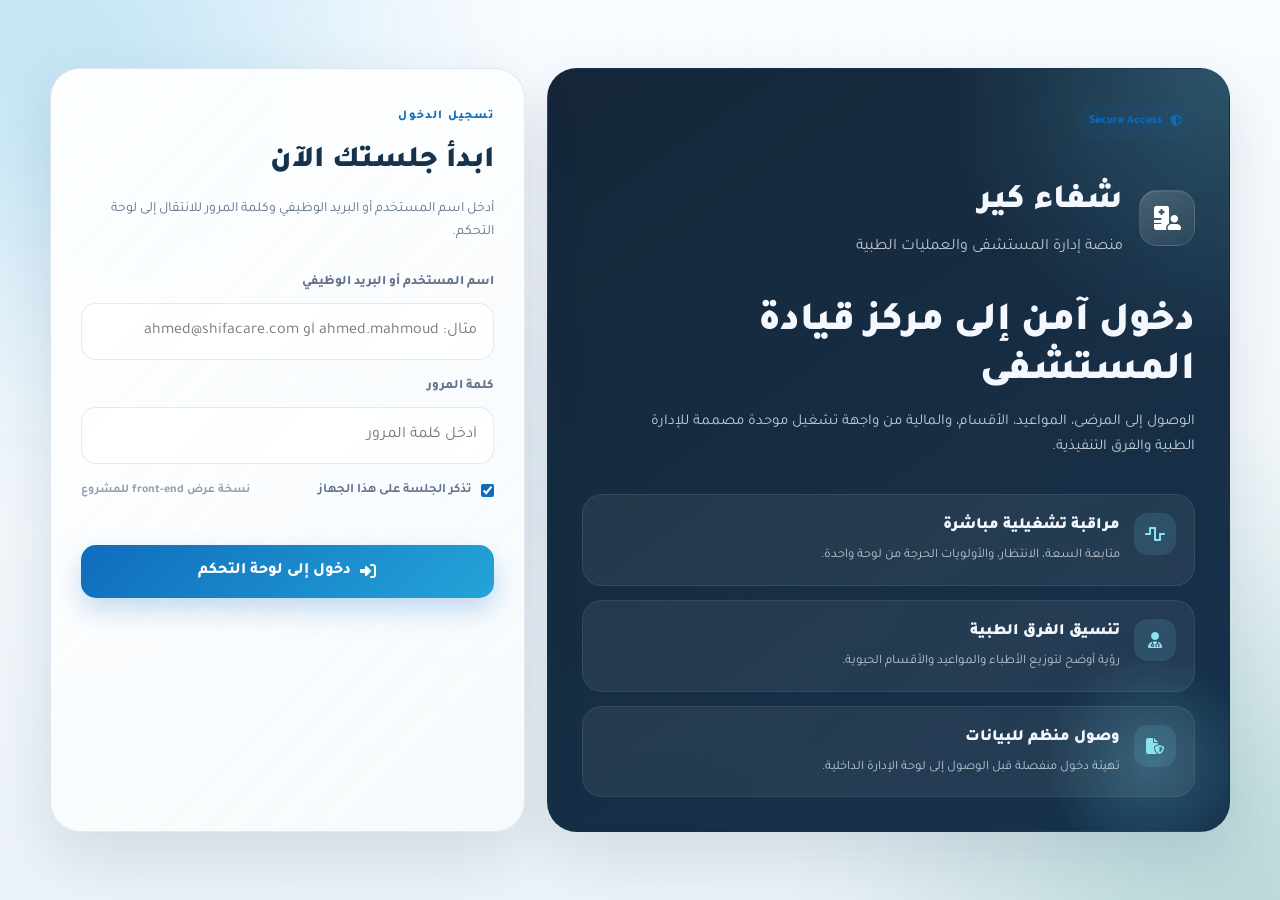
==== index.html @ 3c0a7994 "Add files via upload" ====
<!DOCTYPE html>
<html lang="ar" dir="rtl">
<head>
    <meta charset="UTF-8">
    <meta name="viewport" content="width=device-width, initial-scale=1.0">
    <meta name="description" content="ShifaCare dashboard for managing patients, appointments, departments, and hospital operations in a clean professional interface.">
    <title>شفاء كير | منصة إدارة المستشفى</title>
    <link rel="preconnect" href="https://fonts.googleapis.com">
    <link rel="preconnect" href="https://fonts.gstatic.com" crossorigin>
    <link href="https://fonts.googleapis.com/css2?family=Outfit:wght@300;400;500;600;700;800&family=Tajawal:wght@300;400;500;700;800;900&display=swap" rel="stylesheet">
    <link rel="stylesheet" href="https://cdnjs.cloudflare.com/ajax/libs/font-awesome/6.4.0/css/all.min.css">
    <link rel="stylesheet" href="styles.css">
</head>
<body>
    <div class="bg-blob blob-1"></div>
    <div class="bg-blob blob-2"></div>
    <div class="bg-blob blob-3"></div>

    <div class="dashboard-container">
        <aside class="sidebar">
            <div class="sidebar-header">
                <div class="logo-box">
                    <i class="fa-solid fa-hospital-user logo-icon"></i>
                </div>
                <div>
                    <h2>شفاء<span>كير</span></h2>
                    <p>مركز قيادة العمليات الطبية</p>
                </div>
            </div>

            <div class="sidebar-meta">
                <span class="sidebar-pill">
                    <i class="fa-solid fa-shield-heart"></i>
                    تشغيل مباشر
                </span>
                <p>لوحة موحدة لإدارة المرضى، الفرق الطبية، والقرارات التشغيلية اليومية.</p>
            </div>

            <div class="sidebar-menu">
                <p class="menu-label">لوحة التحكم</p>
                <ul class="nav-links">
                    <li class="active">
                        <a href="#" class="nav-item" data-view="dashboard">
                            <i class="fa-solid fa-chart-line"></i>
                            لوحة القيادة
                        </a>
                    </li>

                    <li class="has-submenu">
                        <a href="#" class="nav-item">
                            <i class="fa-solid fa-user-injured"></i>
                            شؤون المرضى
                            <i class="fa-solid fa-chevron-down submenu-arrow"></i>
                        </a>
                        <ul class="sub-menu">
                            <li><a href="#" data-view="add-patient">إضافة مريض جديد</a></li>
                            <li><a href="#" data-view="patients-list">قائمة المرضى</a></li>
                        </ul>
                    </li>

                    <li class="has-submenu">
                        <a href="#" class="nav-item">
                            <i class="fa-solid fa-user-doctor"></i>
                            الطاقم الطبي
                            <i class="fa-solid fa-chevron-down submenu-arrow"></i>
                        </a>
                        <ul class="sub-menu">
                            <li><a href="#" data-view="add-doctor">تسجيل طبيب جديد</a></li>
                            <li><a href="#" data-view="doctors-dir">دليل الأطباء</a></li>
                        </ul>
                    </li>

                    <li>
                        <a href="#" class="nav-item" data-view="appointments">
                            <i class="fa-solid fa-calendar-check"></i>
                            المواعيد
                        </a>
                    </li>
                </ul>

                <p class="menu-label">الإدارة والموارد</p>
                <ul class="nav-links">
                    <li>
                        <a href="#" class="nav-item" data-view="billing">
                            <i class="fa-solid fa-file-invoice-dollar"></i>
                            المالية والحسابات
                        </a>
                    </li>
                    <li>
                        <a href="#" class="nav-item" data-view="inventory">
                            <i class="fa-solid fa-capsules"></i>
                            المخزون والأدوية
                        </a>
                    </li>
                    <li>
                        <a href="#" class="nav-item" data-view="departments">
                            <i class="fa-solid fa-building-circle-check"></i>
                            الأقسام الطبية
                        </a>
                    </li>
                </ul>
            </div>

            <div class="sidebar-footer">
                <a href="#" class="logout" onclick="logout()">
                    <i class="fa-solid fa-power-off"></i>
                    تسجيل الخروج
                </a>
            </div>
        </aside>

        <main class="main-content">
            <header class="top-header">
                <div class="top-header-left">
                    <button class="icon-btn mobile-menu-toggle" onclick="toggleSidebar()" aria-label="فتح القائمة">
                        <i class="fa-solid fa-bars"></i>
                    </button>

                    <div class="header-intro">
                        <span class="eyebrow">ShifaCare Command Center</span>
                        <h1>إدارة تشغيل المستشفى</h1>
                        <p>متابعة السعة التشغيلية، جودة الخدمة، والفرق الطبية من شاشة تنفيذية واحدة.</p>
                    </div>
                </div>

                <div class="top-header-right">
                    <div class="search-bar">
                        <i class="fa-solid fa-magnifying-glass"></i>
                        <input type="text" id="global-search" placeholder="ابحث عن مريض أو طبيب أو قسم..." aria-label="بحث سريع">
                        <div id="search-results" class="search-results"></div>
                    </div>

                    <div class="user-info">
                        <div class="clock-box">
                            <div class="clock" id="live-clock">00:00:00</div>
                            <div class="date" id="live-date">تحميل...</div>
                        </div>

                        <div class="header-actions">
                            <button class="icon-btn" onclick="toggleTheme()" aria-label="تبديل المظهر">
                                <i class="fa-solid fa-moon" id="theme-icon"></i>
                            </button>

                            <div class="notifications">
                                <button class="icon-btn" onclick="toggleNotifications()" aria-label="الإشعارات">
                                    <i class="fa-solid fa-bell"></i>
                                    <span class="badge">3</span>
                                </button>
                                <div class="notif-dropdown" id="notif-dropdown"></div>
                            </div>
                        </div>

                        <div class="profile" onclick="loadView('profile')">
                            <img src="https://ui-avatars.com/api/?name=Ahmed+Mahmoud&background=0F6CBD&color=fff&bold=true" alt="Profile" class="profile-img" id="profile-avatar">
                            <div class="profile-details">
                                <h4 id="profile-name">د. أحمد محمود</h4>
                                <p id="profile-role">مدير النظام</p>
                            </div>
                        </div>
                    </div>
                </div>
            </header>

            <div class="content-wrapper">
                <div class="header-status-row">
                    <div class="status-banner">
                        <span class="status-dot"></span>
                        جاهزية التشغيل اليوم 96%
                    </div>

                    <div class="status-chip-group">
                        <div class="metric-chip">
                            <i class="fa-solid fa-ambulance"></i>
                            8 حالات طارئة مفتوحة
                        </div>
                        <div class="metric-chip">
                            <i class="fa-solid fa-stethoscope"></i>
                            27 طبيبًا على رأس العمل
                        </div>
                        <div class="metric-chip">
                            <i class="fa-solid fa-bed-pulse"></i>
                            42 سريرًا متاحًا
                        </div>
                    </div>
                </div>

                <div id="view-container"></div>
            </div>
        </main>
    </div>

    <script src="auth.js"></script>
    <script src="script.js"></script>
</body>
</html>
---- styles.css ----
/**
 * ShifaCare professional hospital dashboard
 */

:root {
    --bg-top: #f8fbff;
    --bg-main: #f4f8fc;
    --bg-secondary: #ebf2f8;
    --surface-main: rgba(255, 255, 255, 0.92);
    --surface-soft: #f8fbfd;
    --surface-muted: #eef4f8;
    --sidebar-bg: rgba(11, 29, 49, 0.96);
    --sidebar-surface: rgba(255, 255, 255, 0.08);
    --sidebar-text: #f4f7fb;
    --sidebar-muted: #9eb0c5;
    --primary: #0f6cbd;
    --primary-strong: #0b5ea6;
    --secondary: #12836f;
    --accent: #e08d2d;
    --danger: #d94343;
    --success: #16846a;
    --warning: #b87918;
    --info: #5270d6;
    --text-main: #17324d;
    --text-muted: #64748b;
    --text-soft: #8ea0b3;
    --border: rgba(20, 67, 108, 0.11);
    --border-strong: rgba(20, 67, 108, 0.18);
    --shadow-lg: 0 24px 60px rgba(15, 47, 82, 0.12);
    --shadow-md: 0 16px 36px rgba(15, 47, 82, 0.08);
    --shadow-sm: 0 10px 24px rgba(15, 47, 82, 0.06);
    --grad-primary: linear-gradient(135deg, #0f6cbd 0%, #24a4d8 100%);
    --grad-secondary: linear-gradient(135deg, #0f7c92 0%, #15a389 100%);
    --grad-soft: linear-gradient(135deg, rgba(255, 255, 255, 0.94) 0%, rgba(247, 251, 253, 0.84) 100%);
    --radius-xl: 30px;
    --radius-lg: 22px;
    --radius-md: 16px;
    --radius-sm: 12px;
    --sidebar-width: 306px;
    --transition: 0.28s ease;
}

body.dark-mode {
    --bg-top: #06101a;
    --bg-main: #08131f;
    --bg-secondary: #0e1a27;
    --surface-main: rgba(12, 24, 37, 0.88);
    --surface-soft: #112131;
    --surface-muted: #13283c;
    --sidebar-bg: rgba(6, 15, 27, 0.98);
    --sidebar-surface: rgba(255, 255, 255, 0.05);
    --sidebar-text: #f5f9ff;
    --sidebar-muted: #8fa1b6;
    --text-main: #f1f6fb;
    --text-muted: #95a8bd;
    --text-soft: #73859a;
    --border: rgba(255, 255, 255, 0.08);
    --border-strong: rgba(255, 255, 255, 0.13);
    --shadow-lg: 0 26px 70px rgba(0, 0, 0, 0.45);
    --shadow-md: 0 18px 40px rgba(0, 0, 0, 0.28);
    --shadow-sm: 0 10px 24px rgba(0, 0, 0, 0.18);
    --grad-soft: linear-gradient(135deg, rgba(14, 26, 39, 0.95) 0%, rgba(17, 33, 49, 0.88) 100%);
}

* {
    box-sizing: border-box;
    margin: 0;
    padding: 0;
    font-family: 'Tajawal', 'Outfit', sans-serif;
}

html {
    scroll-behavior: smooth;
}

body {
    min-height: 100vh;
    background:
        radial-gradient(circle at top left, rgba(36, 164, 216, 0.15), transparent 34%),
        radial-gradient(circle at bottom right, rgba(18, 131, 111, 0.13), transparent 32%),
        linear-gradient(180deg, var(--bg-top) 0%, var(--bg-main) 42%, var(--bg-secondary) 100%);
    color: var(--text-main);
    overflow-x: hidden;
    line-height: 1.65;
    position: relative;
}

body::before {
    content: '';
    position: fixed;
    inset: 0;
    background-image:
        linear-gradient(rgba(15, 108, 189, 0.04) 1px, transparent 1px),
        linear-gradient(90deg, rgba(15, 108, 189, 0.04) 1px, transparent 1px);
    background-size: 44px 44px;
    mask-image: radial-gradient(circle at center, rgba(0, 0, 0, 0.5), transparent 80%);
    pointer-events: none;
    z-index: -3;
}

a,
button,
input,
select {
    font: inherit;
}

button {
    border: none;
    background: none;
}

img {
    display: block;
    max-width: 100%;
}

::-webkit-scrollbar {
    width: 8px;
    height: 8px;
}

::-webkit-scrollbar-track {
    background: transparent;
}

::-webkit-scrollbar-thumb {
    background: rgba(15, 108, 189, 0.2);
    border-radius: 999px;
}

::-webkit-scrollbar-thumb:hover {
    background: rgba(15, 108, 189, 0.38);
}

.bg-blob {
    position: fixed;
    border-radius: 50%;
    filter: blur(120px);
    opacity: 0.22;
    z-index: -2;
    animation: floatBlob 18s ease-in-out infinite alternate;
}

.blob-1 {
    width: 380px;
    height: 380px;
    top: -120px;
    left: -100px;
    background: rgba(36, 164, 216, 0.75);
}

.blob-2 {
    width: 420px;
    height: 420px;
    bottom: -170px;
    right: -120px;
    background: rgba(18, 131, 111, 0.58);
}

.blob-3 {
    width: 260px;
    height: 260px;
    top: 34%;
    left: 28%;
    background: rgba(15, 108, 189, 0.32);
}

@keyframes floatBlob {
    from {
        transform: translate3d(0, 0, 0) scale(1);
    }
    to {
        transform: translate3d(40px, 50px, 0) scale(1.08);
    }
}

.dashboard-container {
    display: flex;
    min-height: 100vh;
}

.sidebar {
    width: var(--sidebar-width);
    background: var(--sidebar-bg);
    border-left: 1px solid rgba(255, 255, 255, 0.08);
    color: var(--sidebar-text);
    position: fixed;
    inset: 0 0 0 auto;
    z-index: 1000;
    display: flex;
    flex-direction: column;
    padding: 24px 18px 22px;
    box-shadow: 0 0 0 1px rgba(255, 255, 255, 0.03), 0 24px 60px rgba(3, 10, 20, 0.34);
    backdrop-filter: blur(18px);
    transition: transform var(--transition);
}

.sidebar-header {
    display: flex;
    align-items: center;
    gap: 16px;
    padding: 10px 12px 18px;
}

.logo-box {
    width: 56px;
    height: 56px;
    border-radius: 18px;
    background: linear-gradient(135deg, rgba(255, 255, 255, 0.18), rgba(255, 255, 255, 0.05));
    border: 1px solid rgba(255, 255, 255, 0.11);
    display: grid;
    place-items: center;
    box-shadow: inset 0 1px 0 rgba(255, 255, 255, 0.08);
}

.logo-icon {
    font-size: 24px;
    color: #ffffff;
}

.sidebar-header h2 {
    font-size: 27px;
    font-weight: 900;
    letter-spacing: -0.6px;
}

.sidebar-header h2 span {
    color: #74d6eb;
}

.sidebar-header p {
    margin-top: 4px;
    color: var(--sidebar-muted);
    font-size: 13px;
    font-weight: 600;
}

.sidebar-meta {
    margin: 0 10px 18px;
    padding: 18px;
    background: linear-gradient(180deg, rgba(255, 255, 255, 0.06), rgba(255, 255, 255, 0.02));
    border: 1px solid rgba(255, 255, 255, 0.08);
    border-radius: 20px;
}

.sidebar-pill {
    display: inline-flex;
    align-items: center;
    gap: 8px;
    padding: 8px 12px;
    border-radius: 999px;
    background: rgba(116, 214, 235, 0.1);
    color: #d4f4fb;
    font-size: 12px;
    font-weight: 800;
    margin-bottom: 12px;
}

.sidebar-meta p {
    color: var(--sidebar-muted);
    font-size: 13px;
}

.sidebar-menu {
    flex: 1;
    overflow-y: auto;
    padding: 6px 6px 14px;
}

.menu-label {
    color: var(--sidebar-muted);
    font-size: 11px;
    font-weight: 800;
    letter-spacing: 0.12em;
    text-transform: uppercase;
    margin: 16px 12px 10px;
}

.nav-links {
    list-style: none;
}

.nav-links li {
    margin-bottom: 6px;
}

.nav-item {
    display: flex;
    align-items: center;
    gap: 12px;
    padding: 14px 16px;
    color: var(--sidebar-text);
    text-decoration: none;
    border-radius: 16px;
    font-size: 15px;
    font-weight: 700;
    transition: background var(--transition), transform var(--transition), color var(--transition), border-color var(--transition);
    border: 1px solid transparent;
}

.nav-item i:first-child {
    width: 22px;
    text-align: center;
    font-size: 16px;
    color: #8fd9e8;
}

.nav-links li.active > .nav-item,
.nav-item:hover {
    background: rgba(255, 255, 255, 0.09);
    border-color: rgba(255, 255, 255, 0.08);
    transform: translateX(-3px);
}

.submenu-arrow {
    margin-right: auto;
    font-size: 11px;
    color: var(--sidebar-muted);
    transition: transform var(--transition);
}

.sub-menu {
    list-style: none;
    margin: 6px 18px 0 0;
    padding-right: 14px;
    border-right: 1px solid rgba(255, 255, 255, 0.1);
    max-height: 0;
    overflow: hidden;
    opacity: 0;
    transition: max-height var(--transition), opacity var(--transition), margin var(--transition);
}

.has-submenu.open .sub-menu {
    max-height: 220px;
    opacity: 1;
    margin-bottom: 10px;
}

.has-submenu.open .submenu-arrow {
    transform: rotate(180deg);
}

.sub-menu li {
    margin-bottom: 0;
}

.sub-menu a {
    display: block;
    padding: 10px 12px;
    border-radius: 12px;
    color: var(--sidebar-muted);
    text-decoration: none;
    font-size: 13px;
    font-weight: 700;
    transition: background var(--transition), color var(--transition);
}

.sub-menu a:hover,
.sub-menu li.active a {
    color: #ffffff;
    background: rgba(255, 255, 255, 0.06);
}

.sidebar-footer {
    padding: 18px 12px 6px;
    border-top: 1px solid rgba(255, 255, 255, 0.08);
}

.logout {
    display: inline-flex;
    align-items: center;
    gap: 10px;
    color: #ffb5b5;
    text-decoration: none;
    font-size: 15px;
    font-weight: 800;
    transition: color var(--transition), transform var(--transition);
}

.logout:hover {
    color: #ffffff;
    transform: translateX(-3px);
}

.main-content {
    flex: 1;
    margin-right: var(--sidebar-width);
    min-height: 100vh;
    display: flex;
    flex-direction: column;
}

.top-header {
    position: sticky;
    top: 0;
    z-index: 900;
    display: flex;
    align-items: center;
    justify-content: space-between;
    gap: 24px;
    padding: 26px 36px 20px;
    backdrop-filter: blur(18px);
    background: linear-gradient(180deg, rgba(244, 248, 252, 0.92), rgba(244, 248, 252, 0.78));
    border-bottom: 1px solid var(--border);
}

body.dark-mode .top-header {
    background: linear-gradient(180deg, rgba(8, 19, 31, 0.92), rgba(8, 19, 31, 0.78));
}

.top-header-left,
.top-header-right,
.user-info,
.header-actions,
.status-chip-group {
    display: flex;
    align-items: center;
}

.top-header-left {
    gap: 16px;
    min-width: 0;
}

.top-header-right {
    gap: 20px;
    min-width: 0;
}

.header-intro .eyebrow,
.section-label {
    display: inline-flex;
    align-items: center;
    gap: 8px;
    color: var(--primary);
    font-size: 12px;
    font-weight: 800;
    letter-spacing: 0.1em;
    text-transform: uppercase;
    margin-bottom: 8px;
}

.header-intro h1 {
    font-size: 30px;
    font-weight: 900;
    letter-spacing: -0.03em;
}

.header-intro p {
    margin-top: 6px;
    color: var(--text-muted);
    font-size: 14px;
}

.search-bar {
    position: relative;
    display: flex;
    align-items: center;
    gap: 12px;
    width: min(420px, 42vw);
    padding: 14px 18px;
    border-radius: 18px;
    background: var(--surface-main);
    border: 1px solid var(--border);
    box-shadow: var(--shadow-sm);
    transition: width var(--transition), border-color var(--transition), box-shadow var(--transition), transform var(--transition);
}

.search-bar:focus-within {
    border-color: rgba(15, 108, 189, 0.28);
    box-shadow: 0 0 0 4px rgba(15, 108, 189, 0.08), var(--shadow-sm);
    transform: translateY(-1px);
}

.search-bar i {
    color: var(--primary);
    font-size: 15px;
}

.search-bar input {
    flex: 1;
    background: transparent;
    border: none;
    color: var(--text-main);
    outline: none;
}

.search-bar input::placeholder {
    color: var(--text-soft);
}

.user-info {
    gap: 16px;
}

.clock-box {
    padding-left: 18px;
    border-left: 1px solid var(--border);
    text-align: left;
}

.clock {
    color: var(--primary);
    font-size: 18px;
    font-weight: 900;
}

.date {
    color: var(--text-muted);
    font-size: 11px;
    font-weight: 700;
}

.header-actions {
    gap: 10px;
}

.notifications {
    position: relative;
}

.icon-btn {
    width: 46px;
    height: 46px;
    border-radius: 15px;
    background: var(--surface-main);
    border: 1px solid var(--border);
    color: var(--text-muted);
    display: grid;
    place-items: center;
    cursor: pointer;
    box-shadow: var(--shadow-sm);
    transition: transform var(--transition), border-color var(--transition), color var(--transition), box-shadow var(--transition);
    position: relative;
}

.icon-btn:hover {
    color: var(--primary);
    border-color: rgba(15, 108, 189, 0.25);
    transform: translateY(-2px);
    box-shadow: var(--shadow-md);
}

.badge {
    position: absolute;
    top: -5px;
    right: -5px;
    width: 19px;
    height: 19px;
    border-radius: 999px;
    display: grid;
    place-items: center;
    background: var(--danger);
    color: #ffffff;
    font-size: 10px;
    font-weight: 800;
    border: 2px solid var(--bg-main);
}

.profile {
    display: flex;
    align-items: center;
    gap: 12px;
    padding: 8px 12px;
    border-radius: 18px;
    background: var(--surface-main);
    border: 1px solid var(--border);
    box-shadow: var(--shadow-sm);
    cursor: pointer;
    transition: transform var(--transition), box-shadow var(--transition), border-color var(--transition);
}

.profile:hover {
    transform: translateY(-2px);
    box-shadow: var(--shadow-md);
    border-color: rgba(15, 108, 189, 0.24);
}

.profile-img {
    width: 46px;
    height: 46px;
    border-radius: 16px;
    object-fit: cover;
    border: 2px solid rgba(15, 108, 189, 0.16);
}

.profile-details h4 {
    font-size: 14px;
    font-weight: 800;
}

.profile-details p {
    color: var(--text-muted);
    font-size: 12px;
    font-weight: 700;
}

.content-wrapper {
    padding: 28px 36px 42px;
    flex: 1;
}

.header-status-row {
    display: flex;
    align-items: center;
    justify-content: space-between;
    gap: 16px;
    flex-wrap: wrap;
    margin-bottom: 26px;
}

.status-banner {
    display: inline-flex;
    align-items: center;
    gap: 10px;
    padding: 12px 16px;
    border-radius: 999px;
    background: rgba(18, 131, 111, 0.08);
    color: var(--success);
    border: 1px solid rgba(18, 131, 111, 0.16);
    font-size: 14px;
    font-weight: 800;
}

.status-dot {
    width: 10px;
    height: 10px;
    border-radius: 999px;
    background: var(--success);
    box-shadow: 0 0 0 6px rgba(18, 131, 111, 0.14);
}

.status-chip-group {
    gap: 12px;
    flex-wrap: wrap;
}

.metric-chip {
    display: inline-flex;
    align-items: center;
    gap: 9px;
    padding: 11px 14px;
    border-radius: 16px;
    background: var(--surface-main);
    border: 1px solid var(--border);
    box-shadow: var(--shadow-sm);
    color: var(--text-main);
    font-size: 13px;
    font-weight: 700;
}

.metric-chip i {
    color: var(--primary);
}

#view-container {
    transition: opacity 0.18s ease;
}

.animated-view {
    animation: fadeUp 0.36s ease;
}

@keyframes fadeUp {
    from {
        opacity: 0;
        transform: translateY(8px);
    }
    to {
        opacity: 1;
        transform: translateY(0);
    }
}

.page-header {
    display: flex;
    align-items: flex-end;
    justify-content: space-between;
    gap: 18px;
    flex-wrap: wrap;
    margin-bottom: 24px;
}

.page-header h2 {
    font-size: 32px;
    font-weight: 900;
    letter-spacing: -0.03em;
}

.page-header p {
    margin-top: 8px;
    color: var(--text-muted);
    font-size: 15px;
    max-width: 720px;
}

.page-actions {
    display: flex;
    align-items: center;
    gap: 12px;
    flex-wrap: wrap;
}

.hero-panel,
.glass-panel,
.doctor-card {
    background: var(--grad-soft);
    border: 1px solid var(--border);
    box-shadow: var(--shadow-md);
}

.hero-panel {
    display: grid;
    grid-template-columns: minmax(0, 1.45fr) minmax(300px, 1fr);
    gap: 22px;
    padding: 30px;
    border-radius: var(--radius-xl);
    margin-bottom: 24px;
    position: relative;
    overflow: hidden;
}

.hero-panel::after {
    content: '';
    position: absolute;
    inset: auto auto -80px -80px;
    width: 220px;
    height: 220px;
    background: radial-gradient(circle, rgba(36, 164, 216, 0.18), transparent 68%);
    pointer-events: none;
}

.hero-copy {
    position: relative;
    z-index: 1;
}

.hero-badge {
    display: inline-flex;
    align-items: center;
    gap: 8px;
    padding: 9px 13px;
    border-radius: 999px;
    background: rgba(15, 108, 189, 0.08);
    color: var(--primary);
    font-size: 12px;
    font-weight: 800;
    margin-bottom: 16px;
}

.hero-copy h2 {
    font-size: 36px;
    font-weight: 900;
    line-height: 1.24;
    max-width: 620px;
}

.hero-copy p {
    max-width: 640px;
    margin-top: 12px;
    color: var(--text-muted);
    font-size: 15px;
}

.hero-actions {
    display: flex;
    align-items: center;
    gap: 12px;
    flex-wrap: wrap;
    margin-top: 22px;
}

.hero-side-grid {
    display: grid;
    grid-template-columns: repeat(2, minmax(0, 1fr));
    gap: 14px;
}

.hero-mini-card {
    padding: 18px 18px 16px;
    border-radius: 20px;
    background: rgba(255, 255, 255, 0.54);
    border: 1px solid rgba(15, 67, 108, 0.08);
}

body.dark-mode .hero-mini-card {
    background: rgba(255, 255, 255, 0.03);
}

.hero-mini-card span {
    display: block;
    color: var(--text-muted);
    font-size: 12px;
    font-weight: 700;
}

.hero-mini-card strong {
    display: block;
    margin: 8px 0 6px;
    font-size: 26px;
    font-weight: 900;
}

.hero-mini-card small {
    color: var(--text-soft);
    font-size: 12px;
    font-weight: 700;
}

.stats-grid {
    display: grid;
    grid-template-columns: repeat(auto-fit, minmax(220px, 1fr));
    gap: 18px;
    margin-bottom: 24px;
}

.compact-stats {
    grid-template-columns: repeat(auto-fit, minmax(260px, 1fr));
}

.stat-card {
    padding: 22px;
    border-radius: 24px;
    background: var(--grad-soft);
    border: 1px solid var(--border);
    box-shadow: var(--shadow-sm);
    transition: transform var(--transition), box-shadow var(--transition), border-color var(--transition);
}

.stat-card:hover {
    transform: translateY(-4px);
    box-shadow: var(--shadow-md);
    border-color: rgba(15, 108, 189, 0.16);
}

.stat-head {
    display: flex;
    align-items: center;
    justify-content: space-between;
    gap: 16px;
}

.stat-label {
    color: var(--text-muted);
    font-size: 13px;
    font-weight: 800;
}

.stat-icon {
    width: 54px;
    height: 54px;
    border-radius: 18px;
    display: grid;
    place-items: center;
    font-size: 20px;
}

.stat-icon.blue {
    background: rgba(15, 108, 189, 0.1);
    color: var(--primary);
}

.stat-icon.green {
    background: rgba(22, 132, 106, 0.12);
    color: var(--success);
}

.stat-icon.orange {
    background: rgba(224, 141, 45, 0.12);
    color: var(--accent);
}

.stat-icon.purple {
    background: rgba(82, 112, 214, 0.12);
    color: var(--info);
}

.stat-details {
    margin-top: 18px;
    display: flex;
    align-items: baseline;
    justify-content: space-between;
    gap: 12px;
}

.stat-details h2 {
    font-size: 32px;
    font-weight: 900;
    letter-spacing: -0.03em;
}

.stat-trend {
    padding: 6px 10px;
    border-radius: 999px;
    font-size: 11px;
    font-weight: 800;
    white-space: nowrap;
}

.stat-trend.up {
    background: rgba(22, 132, 106, 0.1);
    color: var(--success);
}

.stat-trend.down {
    background: rgba(224, 141, 45, 0.12);
    color: var(--warning);
}

.stat-caption {
    margin-top: 12px;
    color: var(--text-muted);
    font-size: 13px;
}

.dashboard-grid {
    display: grid;
    grid-template-columns: minmax(0, 1fr) minmax(0, 1fr);
    gap: 18px;
}

.panel-span-2 {
    grid-column: 1 / -1;
}

.glass-panel {
    border-radius: 24px;
    overflow: hidden;
}

.panel-header {
    display: flex;
    align-items: flex-start;
    justify-content: space-between;
    gap: 16px;
    padding: 22px 24px 18px;
    border-bottom: 1px solid var(--border);
}

.panel-header h3 {
    font-size: 20px;
    font-weight: 900;
    margin-bottom: 4px;
}

.panel-header p,
.panel-note {
    color: var(--text-muted);
    font-size: 13px;
}

.panel-note {
    padding: 16px 24px 0;
}

.department-grid {
    display: grid;
    grid-template-columns: repeat(auto-fit, minmax(240px, 1fr));
    gap: 16px;
    padding: 22px 24px 24px;
}

.department-card {
    padding: 18px;
    border-radius: 20px;
    background: rgba(255, 255, 255, 0.54);
    border: 1px solid var(--border);
}

body.dark-mode .department-card {
    background: rgba(255, 255, 255, 0.03);
}

.department-header,
.department-stats,
.department-footer,
.priority-top,
.doctor-head,
.doctor-meta,
.timeline-head,
.notif-head {
    display: flex;
    align-items: center;
    justify-content: space-between;
    gap: 12px;
}

.department-header h4 {
    font-size: 17px;
    font-weight: 900;
}

.department-header p,
.department-footer span {
    color: var(--text-muted);
    font-size: 13px;
}

.department-stats {
    margin: 16px 0 14px;
}

.department-stats span {
    display: block;
    color: var(--text-soft);
    font-size: 12px;
    font-weight: 700;
    margin-bottom: 4px;
}

.department-stats strong,
.department-footer strong,
.timeline-head h4,
.doctor-head h3 {
    font-weight: 800;
}

.progress-track {
    height: 9px;
    border-radius: 999px;
    background: rgba(15, 67, 108, 0.08);
    overflow: hidden;
}

.progress-fill {
    display: block;
    height: 100%;
    border-radius: inherit;
}

.progress-fill.stable {
    background: linear-gradient(90deg, #22b49b, #52d1b4);
}

.progress-fill.warning {
    background: linear-gradient(90deg, #dca04a, #f4c86e);
}

.progress-fill.critical {
    background: linear-gradient(90deg, #d94c4c, #f08181);
}

.department-footer {
    margin-top: 14px;
    align-items: flex-start;
}

.priority-list {
    padding: 14px 22px 24px;
    display: grid;
    gap: 12px;
}

.priority-item {
    padding: 16px 18px;
    border-radius: 18px;
    background: rgba(255, 255, 255, 0.5);
    border: 1px solid var(--border);
}

body.dark-mode .priority-item {
    background: rgba(255, 255, 255, 0.02);
}

.priority-item h4 {
    font-size: 15px;
    font-weight: 900;
}

.priority-item p {
    margin-top: 10px;
    color: var(--text-muted);
    font-size: 13px;
}

.table-responsive {
    overflow-x: auto;
    padding: 8px 12px 14px;
}

table {
    width: 100%;
    border-collapse: collapse;
    text-align: right;
}

th {
    color: var(--text-soft);
    font-size: 11px;
    font-weight: 800;
    letter-spacing: 0.06em;
    text-transform: uppercase;
    padding: 16px 14px;
    white-space: nowrap;
}

td {
    padding: 16px 14px;
    border-top: 1px solid var(--border);
    font-size: 14px;
    vertical-align: middle;
}

tbody tr {
    transition: background var(--transition);
}

tbody tr:hover {
    background: rgba(15, 108, 189, 0.035);
}

.table-user {
    display: flex;
    align-items: center;
    gap: 12px;
}

.table-avatar {
    width: 40px;
    height: 40px;
    border-radius: 14px;
    object-fit: cover;
}

.table-primary {
    display: block;
    font-weight: 800;
    color: var(--text-main);
}

.table-subtext {
    display: block;
    color: var(--text-muted);
    font-size: 12px;
    margin-top: 3px;
}

.timeline-list {
    padding: 18px 24px 24px;
    display: grid;
    gap: 14px;
}

.timeline-item {
    display: flex;
    align-items: flex-start;
    gap: 14px;
    padding: 14px;
    border-radius: 18px;
    background: rgba(255, 255, 255, 0.48);
    border: 1px solid var(--border);
}

body.dark-mode .timeline-item {
    background: rgba(255, 255, 255, 0.02);
}

.timeline-item.compact {
    align-items: center;
}

.timeline-icon,
.time-badge {
    flex-shrink: 0;
}

.timeline-icon {
    width: 42px;
    height: 42px;
    border-radius: 14px;
    display: grid;
    place-items: center;
    font-size: 15px;
}

.timeline-icon.stable,
.notif-icon.stable {
    background: rgba(22, 132, 106, 0.12);
    color: var(--success);
}

.timeline-icon.warning,
.notif-icon.warning {
    background: rgba(224, 141, 45, 0.15);
    color: var(--warning);
}

.timeline-icon.critical,
.notif-icon.critical {
    background: rgba(217, 67, 67, 0.14);
    color: var(--danger);
}

.timeline-content {
    flex: 1;
}

.timeline-head {
    align-items: flex-start;
}

.timeline-head h4 {
    font-size: 15px;
}

.timeline-head span {
    color: var(--text-soft);
    font-size: 12px;
    font-weight: 700;
}

.timeline-content p {
    margin-top: 6px;
    color: var(--text-muted);
    font-size: 13px;
}

.time-badge {
    min-width: 78px;
    padding: 10px 12px;
    border-radius: 16px;
    text-align: center;
    background: rgba(15, 108, 189, 0.08);
    color: var(--primary);
}

.time-badge strong {
    display: block;
    font-size: 15px;
    font-weight: 900;
}

.time-badge span {
    display: block;
    margin-top: 2px;
    font-size: 11px;
    font-weight: 700;
}

.doctor-grid {
    display: grid;
    grid-template-columns: repeat(auto-fit, minmax(260px, 1fr));
    gap: 18px;
}

.doctor-card {
    display: flex;
    align-items: center;
    gap: 16px;
    padding: 22px;
    border-radius: 24px;
}

.doctor-avatar {
    width: 84px;
    height: 84px;
    border-radius: 24px;
    object-fit: cover;
    border: 3px solid rgba(15, 108, 189, 0.12);
}

.doctor-card-body {
    flex: 1;
}

.doctor-head {
    align-items: flex-start;
}

.doctor-head p {
    color: var(--primary);
    font-size: 13px;
    font-weight: 700;
    margin-top: 5px;
}

.doctor-meta {
    margin-top: 14px;
    flex-wrap: wrap;
}

.doctor-meta span {
    padding: 8px 10px;
    border-radius: 999px;
    background: rgba(15, 108, 189, 0.07);
    color: var(--text-muted);
    font-size: 12px;
    font-weight: 700;
}

.profile-panel {
    padding: 28px;
}

.profile-hero {
    display: flex;
    align-items: center;
    gap: 18px;
    margin-bottom: 24px;
}

.profile-hero-avatar {
    width: 96px;
    height: 96px;
    border-radius: 30px;
    border: 4px solid rgba(15, 108, 189, 0.12);
}

.profile-hero h3 {
    margin-top: 12px;
    font-size: 28px;
    font-weight: 900;
}

.profile-hero p {
    margin-top: 6px;
    color: var(--text-muted);
}

.profile-meta-grid {
    display: grid;
    grid-template-columns: repeat(auto-fit, minmax(220px, 1fr));
    gap: 14px;
}

.meta-card {
    padding: 18px;
    border-radius: 18px;
    background: rgba(255, 255, 255, 0.5);
    border: 1px solid var(--border);
}

body.dark-mode .meta-card {
    background: rgba(255, 255, 255, 0.02);
}

.meta-card span {
    display: block;
    color: var(--text-soft);
    font-size: 12px;
    font-weight: 700;
    margin-bottom: 8px;
}

.meta-card strong {
    font-size: 15px;
    font-weight: 800;
}

.form-grid {
    display: grid;
    grid-template-columns: repeat(auto-fit, minmax(240px, 1fr));
    gap: 18px;
    padding: 26px;
}

.form-group {
    display: flex;
    flex-direction: column;
    gap: 10px;
}

.form-group label {
    color: var(--text-muted);
    font-size: 13px;
    font-weight: 800;
}

.form-group input,
.form-group select {
    width: 100%;
    padding: 14px 16px;
    border-radius: 15px;
    border: 1px solid var(--border);
    background: rgba(255, 255, 255, 0.72);
    color: var(--text-main);
    outline: none;
    transition: border-color var(--transition), box-shadow var(--transition), background var(--transition);
}

body.dark-mode .form-group input,
body.dark-mode .form-group select {
    background: rgba(255, 255, 255, 0.03);
}

.form-group input:focus,
.form-group select:focus {
    border-color: rgba(15, 108, 189, 0.32);
    box-shadow: 0 0 0 4px rgba(15, 108, 189, 0.08);
}

.form-actions {
    display: flex;
    justify-content: flex-end;
    gap: 12px;
    flex-wrap: wrap;
    padding: 18px 26px 24px;
    border-top: 1px solid var(--border);
}

.btn-primary,
.btn-outline,
.btn-sm {
    display: inline-flex;
    align-items: center;
    justify-content: center;
    gap: 9px;
    cursor: pointer;
    font-weight: 800;
    transition: transform var(--transition), box-shadow var(--transition), border-color var(--transition), background var(--transition), color var(--transition);
}

.btn-primary {
    padding: 13px 20px;
    border-radius: 15px;
    color: #ffffff;
    background: var(--grad-primary);
    box-shadow: 0 12px 26px rgba(15, 108, 189, 0.24);
}

.btn-primary:hover {
    transform: translateY(-2px);
    box-shadow: 0 16px 34px rgba(15, 108, 189, 0.3);
}

.btn-outline {
    padding: 12px 18px;
    border-radius: 15px;
    color: var(--text-main);
    background: var(--surface-main);
    border: 1px solid var(--border);
    box-shadow: var(--shadow-sm);
}

.btn-outline:hover {
    color: var(--primary);
    border-color: rgba(15, 108, 189, 0.25);
    transform: translateY(-2px);
}

.btn-sm {
    width: 38px;
    height: 38px;
    border-radius: 12px;
    color: var(--primary);
    background: rgba(15, 108, 189, 0.08);
}

.btn-sm:hover {
    transform: translateY(-1px);
    background: rgba(15, 108, 189, 0.14);
}

.status {
    display: inline-flex;
    align-items: center;
    justify-content: center;
    padding: 7px 12px;
    border-radius: 999px;
    font-size: 11px;
    font-weight: 900;
    white-space: nowrap;
}

.status.stable {
    background: rgba(22, 132, 106, 0.1);
    color: var(--success);
}

.status.warning {
    background: rgba(224, 141, 45, 0.13);
    color: var(--warning);
}

.status.critical {
    background: rgba(217, 67, 67, 0.11);
    color: var(--danger);
}

.status.recovering,
.status.neutral {
    background: rgba(82, 112, 214, 0.12);
    color: var(--info);
}

.search-results,
.notif-dropdown {
    position: absolute;
    top: calc(100% + 12px);
    right: 0;
    width: 100%;
    background: var(--surface-main);
    border: 1px solid var(--border);
    border-radius: 18px;
    box-shadow: var(--shadow-lg);
    overflow: hidden;
    z-index: 2000;
    display: none;
}

.notif-dropdown {
    width: 360px;
    min-width: 360px;
}

.notif-dropdown.active {
    display: block;
    animation: fadeUp 0.22s ease;
}

.dropdown-header {
    display: flex;
    align-items: center;
    justify-content: space-between;
    gap: 10px;
    padding: 16px 18px;
    border-bottom: 1px solid var(--border);
}

.dropdown-header h4 {
    font-size: 16px;
    font-weight: 900;
}

.dropdown-header span {
    color: var(--text-muted);
    font-size: 12px;
    font-weight: 700;
}

.notif-item {
    display: flex;
    align-items: flex-start;
    gap: 12px;
    padding: 16px 18px;
    border-top: 1px solid var(--border);
}

.notif-item:first-of-type {
    border-top: none;
}

.notif-icon {
    width: 40px;
    height: 40px;
    border-radius: 14px;
    display: grid;
    place-items: center;
    flex-shrink: 0;
}

.notif-content {
    flex: 1;
}

.notif-head h5 {
    font-size: 14px;
    font-weight: 800;
}

.notif-head span {
    color: var(--text-soft);
    font-size: 11px;
    font-weight: 700;
}

.notif-content p {
    margin-top: 5px;
    color: var(--text-muted);
    font-size: 12px;
}

.search-result-item {
    width: 100%;
    display: flex;
    align-items: center;
    gap: 12px;
    padding: 14px 16px;
    text-align: right;
    cursor: pointer;
    border: none;
    background: transparent;
    color: inherit;
    transition: background var(--transition);
}

.search-result-item + .search-result-item {
    border-top: 1px solid var(--border);
}

.search-result-item:hover {
    background: rgba(15, 108, 189, 0.045);
}

.search-result-icon {
    width: 38px;
    height: 38px;
    border-radius: 12px;
    display: grid;
    place-items: center;
    background: rgba(15, 108, 189, 0.08);
    color: var(--primary);
    flex-shrink: 0;
}

.search-result-text {
    display: flex;
    flex-direction: column;
    gap: 2px;
    align-items: flex-start;
}

.search-result-text strong {
    font-size: 14px;
    font-weight: 800;
}

.search-result-text small,
.search-empty {
    color: var(--text-muted);
    font-size: 12px;
}

.search-empty {
    padding: 15px 16px;
}

.toast {
    position: fixed;
    left: 26px;
    bottom: 26px;
    display: inline-flex;
    align-items: center;
    gap: 10px;
    padding: 14px 18px;
    border-radius: 16px;
    color: #ffffff;
    background: linear-gradient(135deg, rgba(15, 108, 189, 0.98), rgba(36, 164, 216, 0.95));
    box-shadow: 0 18px 36px rgba(15, 108, 189, 0.32);
    opacity: 0;
    transform: translateY(10px);
    transition: opacity 0.22s ease, transform 0.22s ease;
    z-index: 5000;
    font-size: 14px;
    font-weight: 800;
}

.toast.show {
    opacity: 1;
    transform: translateY(0);
}

.auth-page {
    display: grid;
    place-items: center;
    padding: 28px;
}

.auth-layout {
    width: min(1180px, 100%);
    display: grid;
    grid-template-columns: minmax(0, 1.18fr) minmax(360px, 0.82fr);
    gap: 22px;
    align-items: stretch;
}

.auth-panel {
    position: relative;
    border-radius: 30px;
    border: 1px solid var(--border);
    box-shadow: var(--shadow-lg);
    overflow: hidden;
}

.auth-brand-panel {
    padding: 34px;
    background:
        radial-gradient(circle at top right, rgba(116, 214, 235, 0.24), transparent 28%),
        linear-gradient(145deg, rgba(11, 29, 49, 0.96), rgba(10, 39, 66, 0.94));
    color: #f4f8fe;
}

.auth-brand-panel::after {
    content: '';
    position: absolute;
    inset: auto -30px -40px auto;
    width: 220px;
    height: 220px;
    border-radius: 50%;
    background: radial-gradient(circle, rgba(116, 214, 235, 0.24), transparent 68%);
    pointer-events: none;
}

.auth-brand-top {
    position: relative;
    z-index: 1;
}

.auth-logo {
    display: flex;
    align-items: center;
    gap: 16px;
    margin-top: 18px;
}

.auth-logo h1 {
    font-size: 34px;
    font-weight: 900;
}

.auth-logo p {
    margin-top: 4px;
    color: rgba(244, 248, 254, 0.74);
}

.auth-copy {
    position: relative;
    z-index: 1;
    margin-top: 38px;
    max-width: 580px;
}

.auth-copy h2 {
    font-size: 40px;
    font-weight: 900;
    line-height: 1.22;
}

.auth-copy p {
    margin-top: 14px;
    color: rgba(244, 248, 254, 0.78);
    font-size: 15px;
}

.auth-feature-list {
    position: relative;
    z-index: 1;
    display: grid;
    gap: 14px;
    margin-top: 34px;
}

.auth-feature {
    display: flex;
    align-items: flex-start;
    gap: 14px;
    padding: 18px;
    border-radius: 20px;
    background: rgba(255, 255, 255, 0.06);
    border: 1px solid rgba(255, 255, 255, 0.08);
}

.auth-feature i {
    width: 42px;
    height: 42px;
    display: grid;
    place-items: center;
    border-radius: 14px;
    background: rgba(116, 214, 235, 0.13);
    color: #8ae3f0;
    flex-shrink: 0;
}

.auth-feature h3 {
    font-size: 16px;
    font-weight: 900;
}

.auth-feature p {
    margin-top: 6px;
    color: rgba(244, 248, 254, 0.72);
    font-size: 13px;
}

.auth-form-panel {
    padding: 34px 30px;
    background: var(--grad-soft);
}

.auth-form-head h2 {
    font-size: 30px;
    font-weight: 900;
    margin-top: 4px;
}

.auth-form-head p {
    margin-top: 10px;
    color: var(--text-muted);
    font-size: 14px;
}

.auth-form {
    margin-top: 28px;
}

.auth-form .form-group + .form-group {
    margin-top: 16px;
}

.auth-form-row {
    display: flex;
    align-items: center;
    justify-content: space-between;
    gap: 12px;
    flex-wrap: wrap;
    margin-top: 16px;
}

.remember-box {
    display: inline-flex;
    align-items: center;
    gap: 9px;
    color: var(--text-muted);
    font-size: 13px;
    font-weight: 700;
    cursor: pointer;
}

.remember-box input {
    accent-color: var(--primary);
}

.auth-helper {
    color: var(--text-soft);
    font-size: 12px;
    font-weight: 700;
}

.auth-error {
    min-height: 22px;
    margin-top: 14px;
    color: var(--danger);
    font-size: 13px;
    font-weight: 700;
}

.auth-submit {
    width: 100%;
    margin-top: 8px;
}

.empty-placeholder {
    padding: 56px 28px;
    text-align: center;
}

.empty-placeholder h3 {
    font-size: 24px;
    font-weight: 900;
}

.empty-placeholder p {
    margin: 10px auto 18px;
    color: var(--text-muted);
    max-width: 420px;
}

.mobile-menu-toggle {
    display: none;
}

@media (max-width: 1400px) {
    .top-header {
        flex-direction: column;
        align-items: stretch;
    }

    .top-header-right {
        justify-content: space-between;
        flex-wrap: wrap;
    }

    .search-bar {
        width: min(100%, 520px);
    }
}

@media (max-width: 1200px) {
    .hero-panel,
    .dashboard-grid,
    .auth-layout {
        grid-template-columns: 1fr;
    }

    .hero-side-grid {
        grid-template-columns: repeat(auto-fit, minmax(180px, 1fr));
    }
}

@media (max-width: 1100px) {
    .sidebar {
        transform: translateX(104%);
    }

    .sidebar.open {
        transform: translateX(0);
    }

    .main-content {
        margin-right: 0;
    }

    .mobile-menu-toggle {
        display: grid;
    }
}

@media (max-width: 860px) {
    .top-header,
    .content-wrapper {
        padding-left: 18px;
        padding-right: 18px;
    }

    .header-intro h1 {
        font-size: 24px;
    }

    .page-header h2,
    .hero-copy h2 {
        font-size: 26px;
    }

    .user-info {
        width: 100%;
        justify-content: space-between;
        flex-wrap: wrap;
    }

    .profile {
        width: 100%;
        justify-content: center;
    }

    .clock-box {
        border-left: none;
        padding-left: 0;
    }

    .notif-dropdown {
        width: min(92vw, 360px);
        min-width: 0;
    }

    .profile-hero {
        flex-direction: column;
        align-items: flex-start;
    }
}

@media (max-width: 640px) {
    .sidebar {
        width: min(88vw, 320px);
    }

    .hero-panel,
    .stat-card,
    .glass-panel,
    .doctor-card {
        border-radius: 20px;
    }

    .hero-panel,
    .profile-panel {
        padding: 20px;
    }

    .department-grid,
    .timeline-list,
    .priority-list {
        padding-left: 18px;
        padding-right: 18px;
    }

    .form-grid,
    .form-actions {
        padding-left: 18px;
        padding-right: 18px;
    }

    .hero-actions,
    .page-actions,
    .status-chip-group {
        width: 100%;
    }

    .hero-actions .btn-primary,
    .hero-actions .btn-outline,
    .page-actions .btn-primary,
    .page-actions .btn-outline {
        width: 100%;
    }

    .doctor-card,
    .timeline-item,
    .table-user {
        align-items: flex-start;
    }

    .auth-page {
        padding: 16px;
    }

    .auth-brand-panel,
    .auth-form-panel {
        padding: 22px 18px;
    }

    .auth-copy h2 {
        font-size: 28px;
    }

    .timeline-item.compact {
        flex-direction: column;
        align-items: flex-start;
    }
}
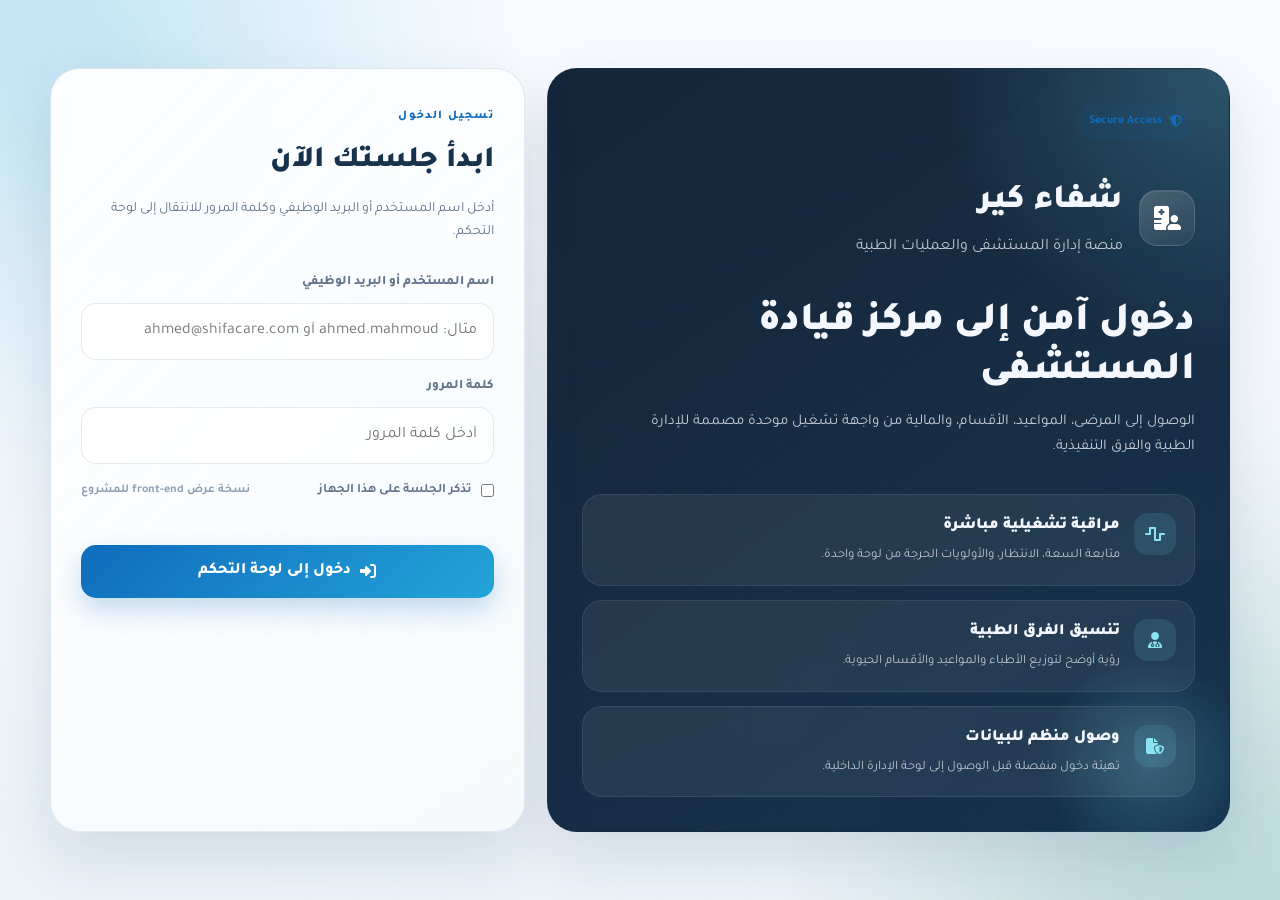
==== commit 6b3f2610: "Add files via upload" ====
--- a/index.html
+++ b/index.html
@@ -3,193 +3,15 @@
 <head>
     <meta charset="UTF-8">
     <meta name="viewport" content="width=device-width, initial-scale=1.0">
-    <meta name="description" content="ShifaCare dashboard for managing patients, appointments, departments, and hospital operations in a clean professional interface.">
-    <title>شفاء كير | منصة إدارة المستشفى</title>
-    <link rel="preconnect" href="https://fonts.googleapis.com">
-    <link rel="preconnect" href="https://fonts.gstatic.com" crossorigin>
-    <link href="https://fonts.googleapis.com/css2?family=Outfit:wght@300;400;500;600;700;800&family=Tajawal:wght@300;400;500;700;800;900&display=swap" rel="stylesheet">
-    <link rel="stylesheet" href="https://cdnjs.cloudflare.com/ajax/libs/font-awesome/6.4.0/css/all.min.css">
-    <link rel="stylesheet" href="styles.css">
+    <meta name="description" content="ShifaCare entry point that routes users to sign in or the hospital dashboard.">
+    <title>شفاء كير | بدء التشغيل</title>
+    <script src="auth.js"></script>
+    <script>
+        (function () {
+            const target = window.ShifaCareAuth?.isAuthenticated() ? 'dashboard.html' : 'login.html';
+            window.location.replace(target);
+        })();
+    </script>
 </head>
-<body>
-    <div class="bg-blob blob-1"></div>
-    <div class="bg-blob blob-2"></div>
-    <div class="bg-blob blob-3"></div>
-
-    <div class="dashboard-container">
-        <aside class="sidebar">
-            <div class="sidebar-header">
-                <div class="logo-box">
-                    <i class="fa-solid fa-hospital-user logo-icon"></i>
-                </div>
-                <div>
-                    <h2>شفاء<span>كير</span></h2>
-                    <p>مركز قيادة العمليات الطبية</p>
-                </div>
-            </div>
-
-            <div class="sidebar-meta">
-                <span class="sidebar-pill">
-                    <i class="fa-solid fa-shield-heart"></i>
-                    تشغيل مباشر
-                </span>
-                <p>لوحة موحدة لإدارة المرضى، الفرق الطبية، والقرارات التشغيلية اليومية.</p>
-            </div>
-
-            <div class="sidebar-menu">
-                <p class="menu-label">لوحة التحكم</p>
-                <ul class="nav-links">
-                    <li class="active">
-                        <a href="#" class="nav-item" data-view="dashboard">
-                            <i class="fa-solid fa-chart-line"></i>
-                            لوحة القيادة
-                        </a>
-                    </li>
-
-                    <li class="has-submenu">
-                        <a href="#" class="nav-item">
-                            <i class="fa-solid fa-user-injured"></i>
-                            شؤون المرضى
-                            <i class="fa-solid fa-chevron-down submenu-arrow"></i>
-                        </a>
-                        <ul class="sub-menu">
-                            <li><a href="#" data-view="add-patient">إضافة مريض جديد</a></li>
-                            <li><a href="#" data-view="patients-list">قائمة المرضى</a></li>
-                        </ul>
-                    </li>
-
-                    <li class="has-submenu">
-                        <a href="#" class="nav-item">
-                            <i class="fa-solid fa-user-doctor"></i>
-                            الطاقم الطبي
-                            <i class="fa-solid fa-chevron-down submenu-arrow"></i>
-                        </a>
-                        <ul class="sub-menu">
-                            <li><a href="#" data-view="add-doctor">تسجيل طبيب جديد</a></li>
-                            <li><a href="#" data-view="doctors-dir">دليل الأطباء</a></li>
-                        </ul>
-                    </li>
-
-                    <li>
-                        <a href="#" class="nav-item" data-view="appointments">
-                            <i class="fa-solid fa-calendar-check"></i>
-                            المواعيد
-                        </a>
-                    </li>
-                </ul>
-
-                <p class="menu-label">الإدارة والموارد</p>
-                <ul class="nav-links">
-                    <li>
-                        <a href="#" class="nav-item" data-view="billing">
-                            <i class="fa-solid fa-file-invoice-dollar"></i>
-                            المالية والحسابات
-                        </a>
-                    </li>
-                    <li>
-                        <a href="#" class="nav-item" data-view="inventory">
-                            <i class="fa-solid fa-capsules"></i>
-                            المخزون والأدوية
-                        </a>
-                    </li>
-                    <li>
-                        <a href="#" class="nav-item" data-view="departments">
-                            <i class="fa-solid fa-building-circle-check"></i>
-                            الأقسام الطبية
-                        </a>
-                    </li>
-                </ul>
-            </div>
-
-            <div class="sidebar-footer">
-                <a href="#" class="logout" onclick="logout()">
-                    <i class="fa-solid fa-power-off"></i>
-                    تسجيل الخروج
-                </a>
-            </div>
-        </aside>
-
-        <main class="main-content">
-            <header class="top-header">
-                <div class="top-header-left">
-                    <button class="icon-btn mobile-menu-toggle" onclick="toggleSidebar()" aria-label="فتح القائمة">
-                        <i class="fa-solid fa-bars"></i>
-                    </button>
-
-                    <div class="header-intro">
-                        <span class="eyebrow">ShifaCare Command Center</span>
-                        <h1>إدارة تشغيل المستشفى</h1>
-                        <p>متابعة السعة التشغيلية، جودة الخدمة، والفرق الطبية من شاشة تنفيذية واحدة.</p>
-                    </div>
-                </div>
-
-                <div class="top-header-right">
-                    <div class="search-bar">
-                        <i class="fa-solid fa-magnifying-glass"></i>
-                        <input type="text" id="global-search" placeholder="ابحث عن مريض أو طبيب أو قسم..." aria-label="بحث سريع">
-                        <div id="search-results" class="search-results"></div>
-                    </div>
-
-                    <div class="user-info">
-                        <div class="clock-box">
-                            <div class="clock" id="live-clock">00:00:00</div>
-                            <div class="date" id="live-date">تحميل...</div>
-                        </div>
-
-                        <div class="header-actions">
-                            <button class="icon-btn" onclick="toggleTheme()" aria-label="تبديل المظهر">
-                                <i class="fa-solid fa-moon" id="theme-icon"></i>
-                            </button>
-
-                            <div class="notifications">
-                                <button class="icon-btn" onclick="toggleNotifications()" aria-label="الإشعارات">
-                                    <i class="fa-solid fa-bell"></i>
-                                    <span class="badge">3</span>
-                                </button>
-                                <div class="notif-dropdown" id="notif-dropdown"></div>
-                            </div>
-                        </div>
-
-                        <div class="profile" onclick="loadView('profile')">
-                            <img src="https://ui-avatars.com/api/?name=Ahmed+Mahmoud&background=0F6CBD&color=fff&bold=true" alt="Profile" class="profile-img" id="profile-avatar">
-                            <div class="profile-details">
-                                <h4 id="profile-name">د. أحمد محمود</h4>
-                                <p id="profile-role">مدير النظام</p>
-                            </div>
-                        </div>
-                    </div>
-                </div>
-            </header>
-
-            <div class="content-wrapper">
-                <div class="header-status-row">
-                    <div class="status-banner">
-                        <span class="status-dot"></span>
-                        جاهزية التشغيل اليوم 96%
-                    </div>
-
-                    <div class="status-chip-group">
-                        <div class="metric-chip">
-                            <i class="fa-solid fa-ambulance"></i>
-                            8 حالات طارئة مفتوحة
-                        </div>
-                        <div class="metric-chip">
-                            <i class="fa-solid fa-stethoscope"></i>
-                            27 طبيبًا على رأس العمل
-                        </div>
-                        <div class="metric-chip">
-                            <i class="fa-solid fa-bed-pulse"></i>
-                            42 سريرًا متاحًا
-                        </div>
-                    </div>
-                </div>
-
-                <div id="view-container"></div>
-            </div>
-        </main>
-    </div>
-
-    <script src="auth.js"></script>
-    <script src="script.js"></script>
-</body>
+<body></body>
 </html>
